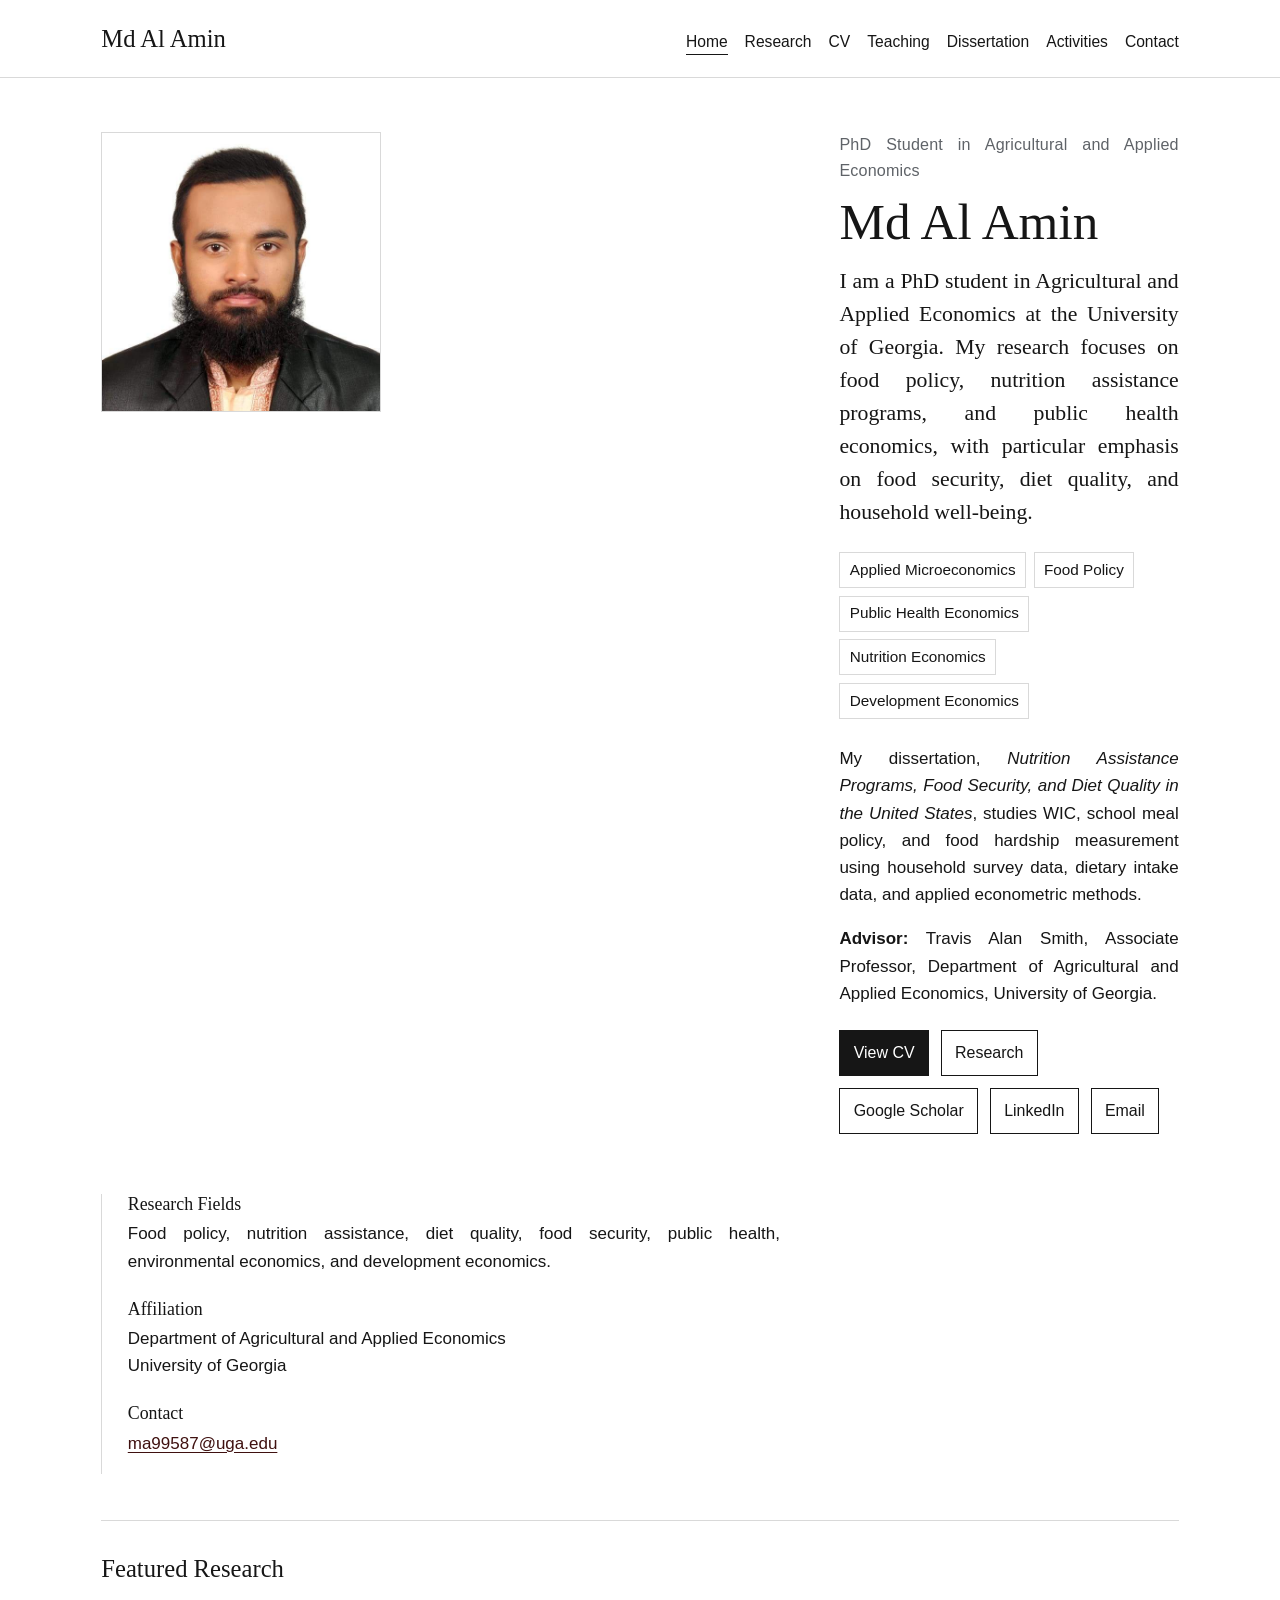
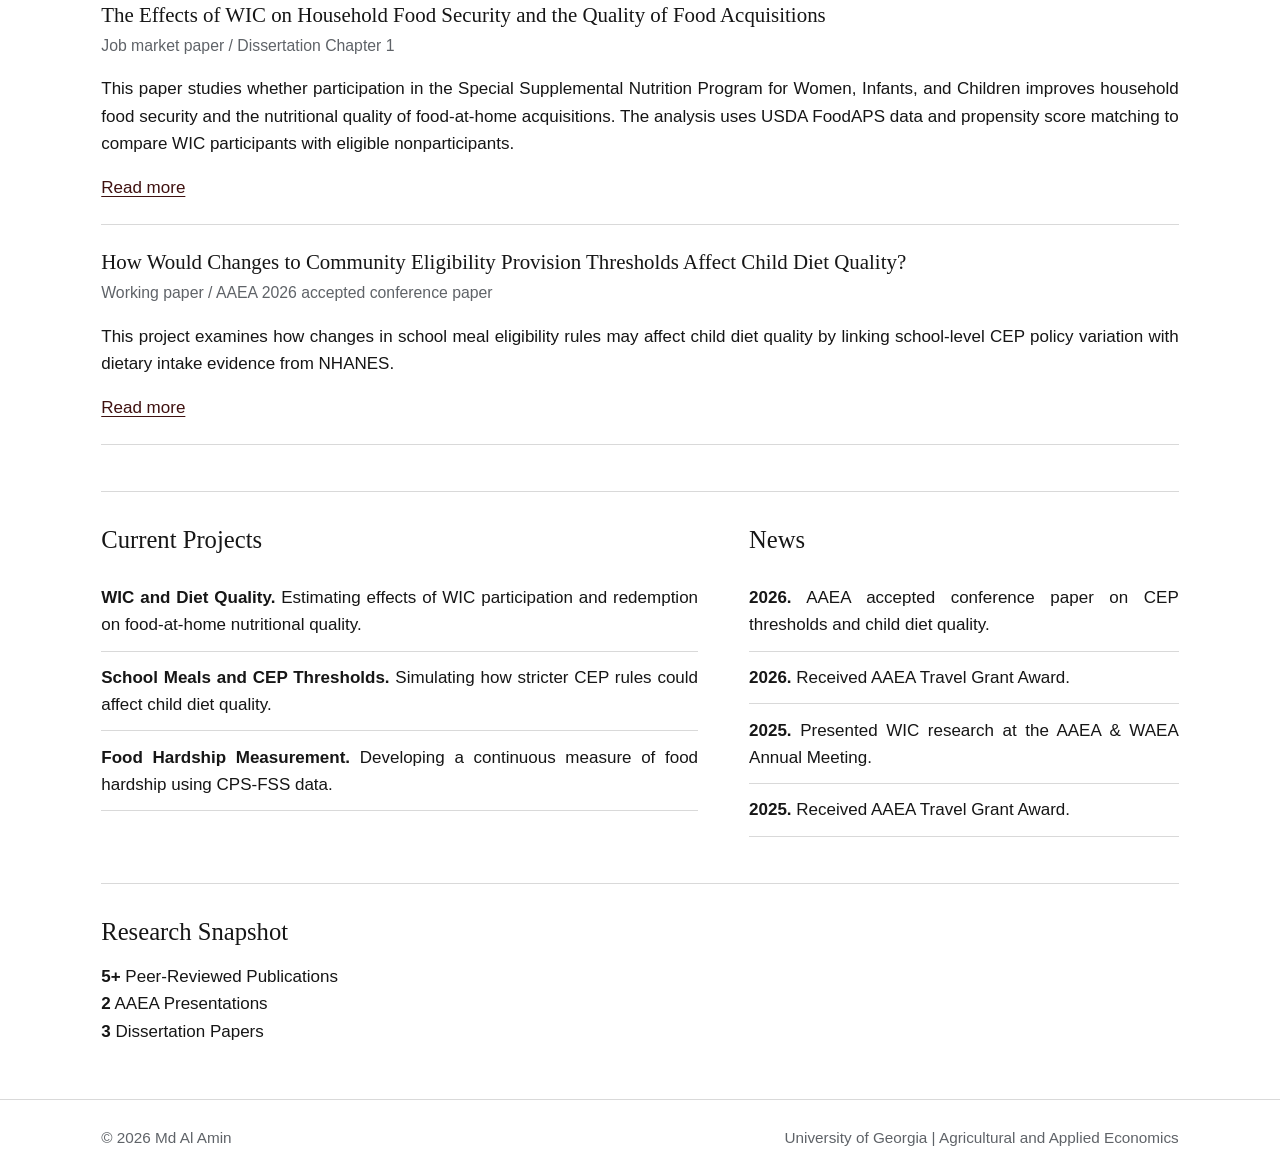
==== index.html @ a0485c1e "index.html" ====
<!doctype html>
<html lang="en">
<head>
  <meta charset="utf-8">
  <meta name="viewport" content="width=device-width, initial-scale=1">
  <title>Md Al Amin | PhD Student, Agricultural and Applied Economics | University of Georgia</title>
  <meta name="description" content="Md Al Amin is a PhD student in Agricultural and Applied Economics at the University of Georgia. His research focuses on food policy, nutrition assistance, public health economics, environmental economics, and development economics.">
  <meta name="author" content="Md Al Amin">

  <meta property="og:title" content="Md Al Amin | Applied Economist">
  <meta property="og:description" content="Research on food policy, nutrition assistance, diet quality, food security, public health, and applied microeconomics.">
  <meta property="og:type" content="website">

  <link rel="canonical" href="https://alaminhurira375-cell.github.io/">
  <link rel="stylesheet" href="styles.css">
</head>

<body>
  <header class="site-header">
    <div class="topbar">
      <a class="brand" href="index.html">Md Al Amin</a>
      <nav class="nav" aria-label="Primary navigation">
        <a href="index.html" aria-current="page">Home</a>
        <a href="research.html">Research</a>
        <a href="cv.html">CV</a>
        <a href="teaching.html">Teaching</a>
        <a href="projects.html">Dissertation</a>
        <a href="activities.html">Activities</a>
        <a href="contact.html">Contact</a>
      </nav>
    </div>
  </header>

  <main class="container">
    <section class="hero">

      <div>
  <img
    src="headshot.jpg"
    alt="Md Al Amin"
    class="profile-photo">
</div>
      <div class="hero-text">
        <p class="eyebrow">PhD Student in Agricultural and Applied Economics</p>
        <h1>Md Al Amin</h1>

       <p class="lead">
  I am a PhD student in Agricultural and Applied Economics at the University of Georgia. 
  My research focuses on food policy, nutrition assistance programs, and public health economics, 
  with particular emphasis on food security, diet quality, and household well-being.
</p>

        <ul class="interests" aria-label="Research fields">
          <li>Applied Microeconomics</li>
          <li>Food Policy</li>
          <li>Public Health Economics</li>
          <li>Nutrition Economics</li>
          <li>Development Economics</li>
        </ul>

        <p>
          My dissertation, <em>Nutrition Assistance Programs, Food Security, and Diet Quality in the United States</em>,
          studies WIC, school meal policy, and food hardship measurement using household survey data, dietary intake data,
          and applied econometric methods.
        </p>

        <p>
  <strong>Advisor:</strong> Travis Alan Smith, Associate Professor,
  Department of Agricultural and Applied Economics, University of Georgia.
</p>

        <div class="actions" aria-label="Quick links">
          <a class="button primary" href="cv.html">View CV</a>
          <a class="button" href="research.html">Research</a>
          <a class="button" href="https://scholar.google.com/citations?user=SxMycwwAAAAJ&hl=en" rel="noopener">Google Scholar</a>
          <a class="button" href="https://www.linkedin.com/in/md-al-amin-0aa59417b/" rel="noopener">LinkedIn</a>
          <a class="button" href="mailto:ma99587@uga.edu">Email</a>
        </div>
      </div>

      <aside class="profile-card" aria-label="Profile summary">
        <h2>Research Fields</h2>
        <p>Food policy, nutrition assistance, diet quality, food security, public health, environmental economics, and development economics.</p>

        <h2>Affiliation</h2>
        <p>Department of Agricultural and Applied Economics<br>University of Georgia</p>

        <h2>Contact</h2>
        <p><a href="mailto:ma99587@uga.edu">ma99587@uga.edu</a></p>
      </aside>
    </section>

    <section class="section">
      <h2>Featured Research</h2>

      <article class="paper">
        <p class="paper-title">The Effects of WIC on Household Food Security and the Quality of Food Acquisitions</p>
        <p class="meta">Job market paper / Dissertation Chapter 1</p>
        <p>
          This paper studies whether participation in the Special Supplemental Nutrition Program for Women, Infants, and Children
          improves household food security and the nutritional quality of food-at-home acquisitions. The analysis uses USDA FoodAPS data
          and propensity score matching to compare WIC participants with eligible nonparticipants.
        </p>
        <div class="paper-actions">
          <a href="research.html">Read more</a>
        </div>
      </article>

      <article class="paper">
        <p class="paper-title">How Would Changes to Community Eligibility Provision Thresholds Affect Child Diet Quality?</p>
        <p class="meta">Working paper / AAEA 2026 accepted conference paper</p>
        <p>
          This project examines how changes in school meal eligibility rules may affect child diet quality by linking school-level
          CEP policy variation with dietary intake evidence from NHANES.
        </p>
        <div class="paper-actions">
          <a href="research.html">Read more</a>
        </div>
      </article>
    </section>

    <section class="section grid-two">
      <div>
        <h2>Current Projects</h2>
        <ul class="list-plain">
          <li><strong>WIC and Diet Quality.</strong> Estimating effects of WIC participation and redemption on food-at-home nutritional quality.</li>
          <li><strong>School Meals and CEP Thresholds.</strong> Simulating how stricter CEP rules could affect child diet quality.</li>
          <li><strong>Food Hardship Measurement.</strong> Developing a continuous measure of food hardship using CPS-FSS data.</li>
        </ul>
      </div>

      <aside>
        <h2>News</h2>
        <ul class="list-plain">
          <li><strong>2026.</strong> AAEA accepted conference paper on CEP thresholds and child diet quality.</li>
          <li><strong>2026.</strong> Received AAEA Travel Grant Award.</li>
          <li><strong>2025.</strong> Presented WIC research at the AAEA &amp; WAEA Annual Meeting.</li>
          <li><strong>2025.</strong> Received AAEA Travel Grant Award.</li>
        </ul>
      </aside>
    </section>

    <section class="section">
  <h2>Research Snapshot</h2>

  <div class="metrics">
    <div class="metric">
      <strong>5+</strong>
      Peer-Reviewed Publications
    </div>

    <div class="metric">
      <strong>2</strong>
      AAEA Presentations
    </div>

    <div class="metric">
      <strong>3</strong>
      Dissertation Papers
    </div>
  </div>
</section>
    
  </main>

  <footer class="site-footer">
    <div class="footer-inner">
      <span>&copy; 2026 Md Al Amin</span>
      <span>University of Georgia | Agricultural and Applied Economics</span>
    </div>
  </footer>
</body>
</html>
---- styles.css ----
:root {
  --bg: #ffffff;
  --ink: #161616;
  --muted: #5f6368;
  --rule: #d9d9d9;
  --soft: #f7f7f5;
  --accent: #6f1d1b;
  --accent-dark: #3f1110;
  --max: 1120px;
  --serif: Georgia, "Times New Roman", Times, serif;
  --sans: Arial, Helvetica, sans-serif;
}

* {
  box-sizing: border-box;
}

html {
  color: var(--ink);
  background: var(--bg);
  font-size: 17px;
  line-height: 1.6;
  scroll-behavior: smooth;
}

body {
  margin: 0;
  color: var(--ink);
  background: var(--bg);
  font-family: var(--sans);
}

a {
  color: var(--accent-dark);
  text-decoration: underline;
  text-underline-offset: 0.16em;
}

a:hover {
  color: var(--accent);
}

a:focus,
button:focus,
summary:focus,
input:focus,
textarea:focus {
  outline: 3px solid #b7c9df;
  outline-offset: 3px;
}

p {
  margin: 0 0 1rem;
}

.site-header {
  border-bottom: 1px solid var(--rule);
  background: #fff;
}

.topbar {
  max-width: var(--max);
  margin: 0 auto;
  padding: 1.1rem 1.25rem;
  display: flex;
  align-items: baseline;
  justify-content: space-between;
  gap: 2rem;
}

.brand {
  font-family: var(--serif);
  font-size: 1.45rem;
  color: var(--ink);
  text-decoration: none;
}

.nav {
  display: flex;
  gap: 1rem;
  flex-wrap: wrap;
  justify-content: flex-end;
  font-size: 0.92rem;
}

.nav a {
  color: var(--ink);
  text-decoration: none;
  border-bottom: 1px solid transparent;
}

.nav a[aria-current="page"],
.nav a:hover {
  border-bottom-color: var(--ink);
}

.container {
  max-width: var(--max);
  margin: 0 auto;
  padding: 3.2rem 1.25rem;
}

.hero {
  display: grid;
  grid-template-columns: 1.5fr 0.75fr;
  gap: 3.5rem;
  align-items: start;
}

.eyebrow {
  margin: 0 0 0.45rem;
  color: var(--muted);
  font-size: 0.95rem;
  letter-spacing: 0.01em;
}

h1,
h2,
h3 {
  font-family: var(--serif);
  font-weight: 400;
  line-height: 1.16;
  color: var(--ink);
}

h1 {
  font-size: clamp(2.35rem, 4vw, 3.75rem);
  margin: 0 0 0.8rem;
}

h2 {
  font-size: 1.45rem;
  margin: 0 0 1rem;
}

.profile-card h2 {
  font-size: 1.05rem;
  margin-top: 1.4rem;
  margin-bottom: 0.35rem;
}

.profile-card h2:first-child {
  margin-top: 0;
}

.lead {
  font-family: var(--serif);
  font-size: 1.28rem;
  line-height: 1.52;
  max-width: 780px;
}

.interests {
  display: flex;
  flex-wrap: wrap;
  gap: 0.45rem;
  margin: 1.35rem 0 1.55rem;
  padding: 0;
  list-style: none;
}

.interests li {
  border: 1px solid var(--rule);
  padding: 0.28rem 0.55rem;
  font-size: 0.9rem;
  background: #fff;
}

.actions {
  display: flex;
  flex-wrap: wrap;
  gap: 0.7rem;
  margin-top: 1.35rem;
}

.button {
  display: inline-block;
  border: 1px solid var(--ink);
  color: var(--ink);
  background: #fff;
  text-decoration: none;
  padding: 0.55rem 0.78rem;
  font-size: 0.94rem;
}

.button.primary {
  background: var(--ink);
  color: #fff;
}

.button:hover {
  background: var(--soft);
  color: var(--ink);
}

.button.primary:hover {
  background: var(--accent-dark);
  color: #fff;
}

.profile-card {
  border-left: 1px solid var(--rule);
  padding-left: 1.5rem;
  color: var(--ink);
}

.section {
  border-top: 1px solid var(--rule);
  padding-top: 2rem;
  margin-top: 2.7rem;
}

.grid-two {
  display: grid;
  grid-template-columns: 1.25fr 0.9fr;
  gap: 3rem;
}

.list-plain {
  margin: 0;
  padding: 0;
  list-style: none;
}

.list-plain li {
  padding: 0.72rem 0;
  border-bottom: 1px solid var(--rule);
}

.meta {
  color: var(--muted);
  font-size: 0.93rem;
}

.paper,
.project,
.cv-entry {
  padding: 1.35rem 0;
  border-bottom: 1px solid var(--rule);
}

.paper:first-of-type,
.project:first-of-type,
.cv-entry:first-of-type {
  padding-top: 0;
}

.paper-title {
  font-family: var(--serif);
  font-size: 1.23rem;
  line-height: 1.35;
  margin: 0 0 0.25rem;
}

.paper-actions {
  display: flex;
  flex-wrap: wrap;
  gap: 0.7rem;
  margin-top: 0.85rem;
  align-items: center;
}

.site-footer {
  border-top: 1px solid var(--rule);
  color: var(--muted);
  font-size: 0.9rem;
}

.footer-inner {
  max-width: var(--max);
  margin: 0 auto;
  padding: 1.5rem 1.25rem;
  display: flex;
  justify-content: space-between;
  gap: 1rem;
  flex-wrap: wrap;
}

p,
li,
.citation,
details p {
  text-align: justify;
  text-justify: inter-word;
}

.profile-photo {
  width: 100%;
  max-width: 280px;
  border: 1px solid var(--rule);
  display: block;
}

@media (max-width: 820px) {
  html {
    font-size: 16px;
  .profile-photo {
  margin-bottom: 1.5rem;
}}

  .topbar,
  .hero,
  .grid-two {
    display: block;
  }

  .brand {
    display: inline-block;
    margin-bottom: 0.75rem;
  }

  .nav {
    justify-content: flex-start;
    gap: 0.75rem;
  }

  .profile-card {
    border-left: 0;
    border-top: 1px solid var(--rule);
    padding-left: 0;
    padding-top: 1.5rem;
    margin-top: 2rem;
  }
}

@media print {
  .site-header,
  .site-footer,
  .actions,
  .button {
    display: none;
  }

  .container {
    padding: 0;
  }
}
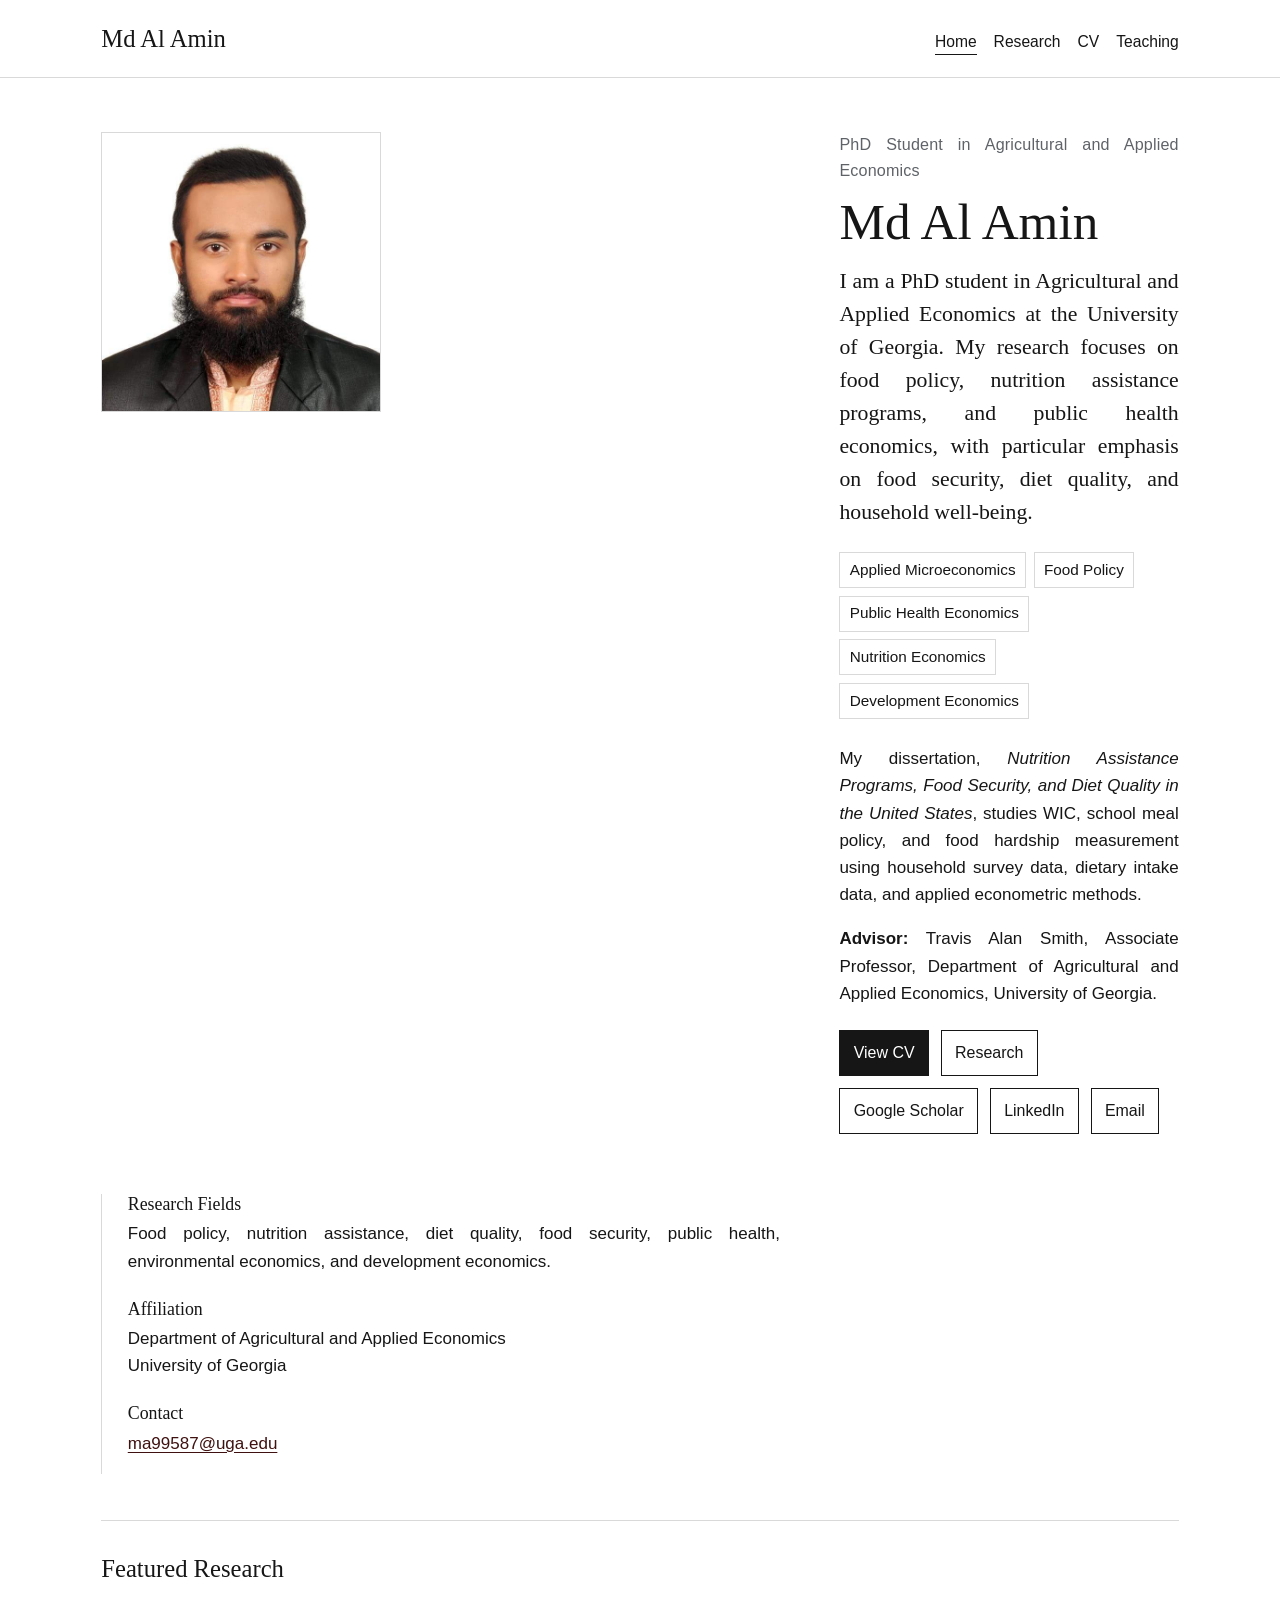
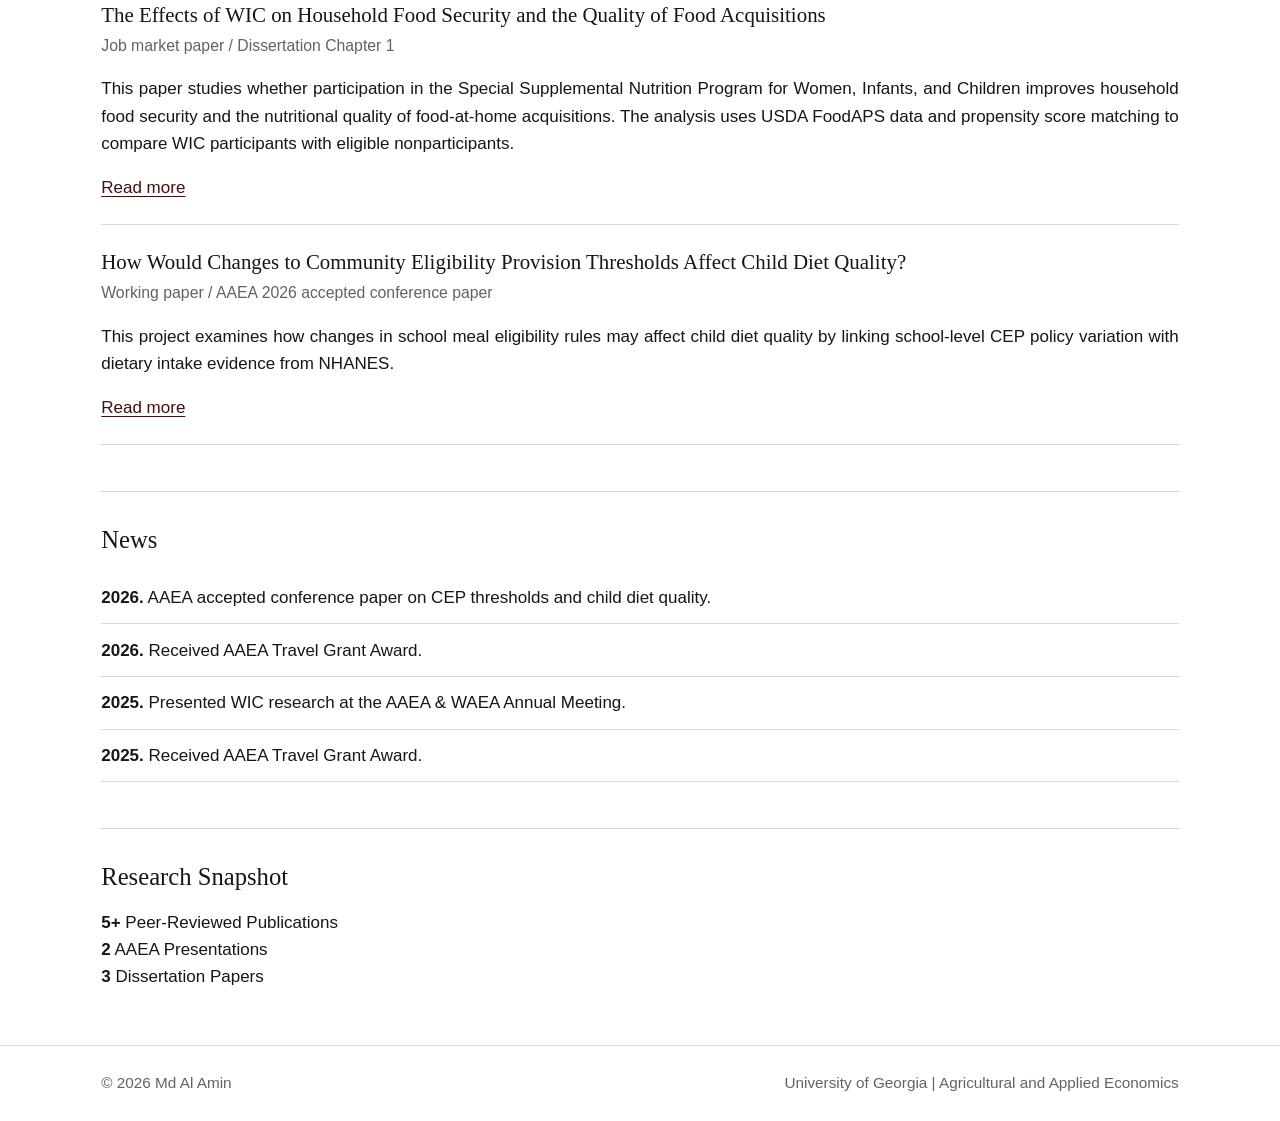
==== commit d0e5654b: "index.html" ====
--- a/index.html
+++ b/index.html
@@ -24,9 +24,6 @@
         <a href="research.html">Research</a>
         <a href="cv.html">CV</a>
         <a href="teaching.html">Teaching</a>
-        <a href="projects.html">Dissertation</a>
-        <a href="activities.html">Activities</a>
-        <a href="contact.html">Contact</a>
       </nav>
     </div>
   </header>
@@ -119,26 +116,16 @@
       </article>
     </section>
 
-    <section class="section grid-two">
-      <div>
-        <h2>Current Projects</h2>
-        <ul class="list-plain">
-          <li><strong>WIC and Diet Quality.</strong> Estimating effects of WIC participation and redemption on food-at-home nutritional quality.</li>
-          <li><strong>School Meals and CEP Thresholds.</strong> Simulating how stricter CEP rules could affect child diet quality.</li>
-          <li><strong>Food Hardship Measurement.</strong> Developing a continuous measure of food hardship using CPS-FSS data.</li>
-        </ul>
-      </div>
+    <section class="section">
+  <h2>News</h2>
 
-      <aside>
-        <h2>News</h2>
-        <ul class="list-plain">
-          <li><strong>2026.</strong> AAEA accepted conference paper on CEP thresholds and child diet quality.</li>
-          <li><strong>2026.</strong> Received AAEA Travel Grant Award.</li>
-          <li><strong>2025.</strong> Presented WIC research at the AAEA &amp; WAEA Annual Meeting.</li>
-          <li><strong>2025.</strong> Received AAEA Travel Grant Award.</li>
-        </ul>
-      </aside>
-    </section>
+  <ul class="list-plain">
+    <li><strong>2026.</strong> AAEA accepted conference paper on CEP thresholds and child diet quality.</li>
+    <li><strong>2026.</strong> Received AAEA Travel Grant Award.</li>
+    <li><strong>2025.</strong> Presented WIC research at the AAEA &amp; WAEA Annual Meeting.</li>
+    <li><strong>2025.</strong> Received AAEA Travel Grant Award.</li>
+  </ul>
+</section>
 
     <section class="section">
   <h2>Research Snapshot</h2>
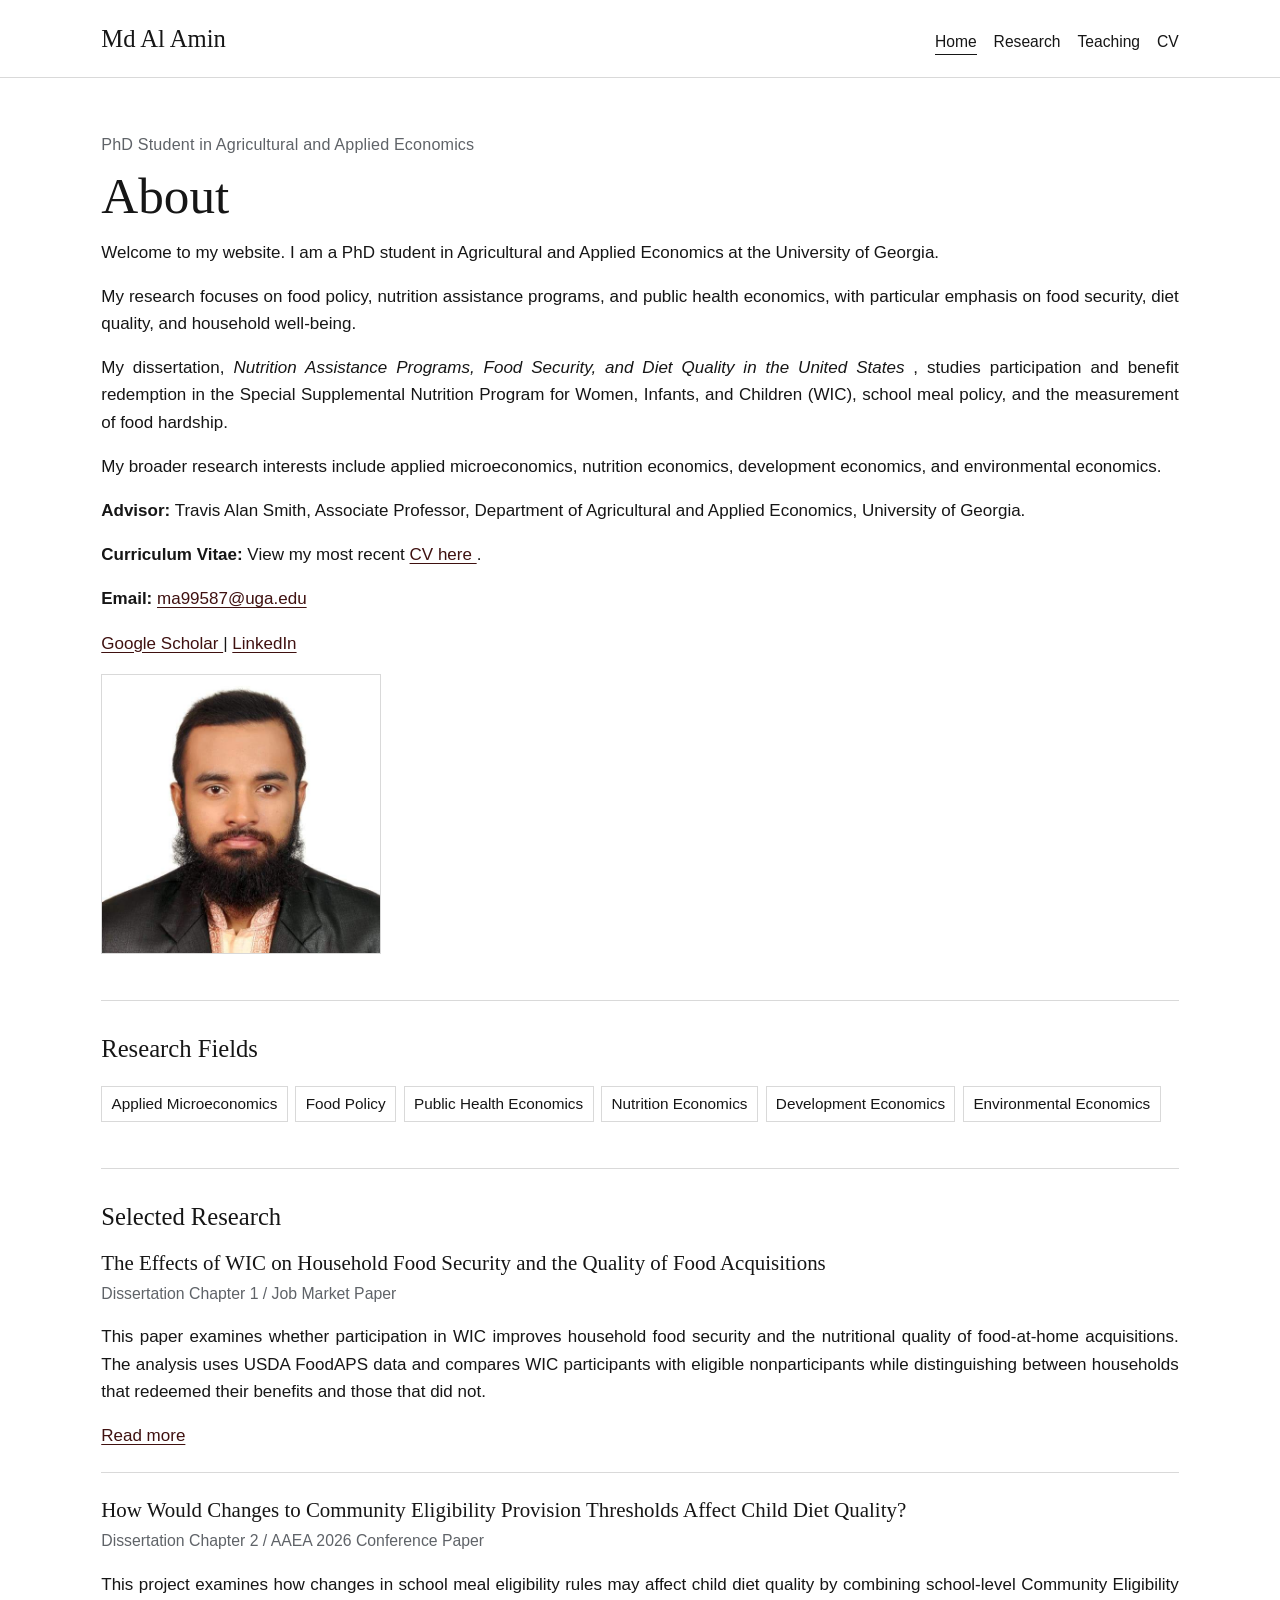
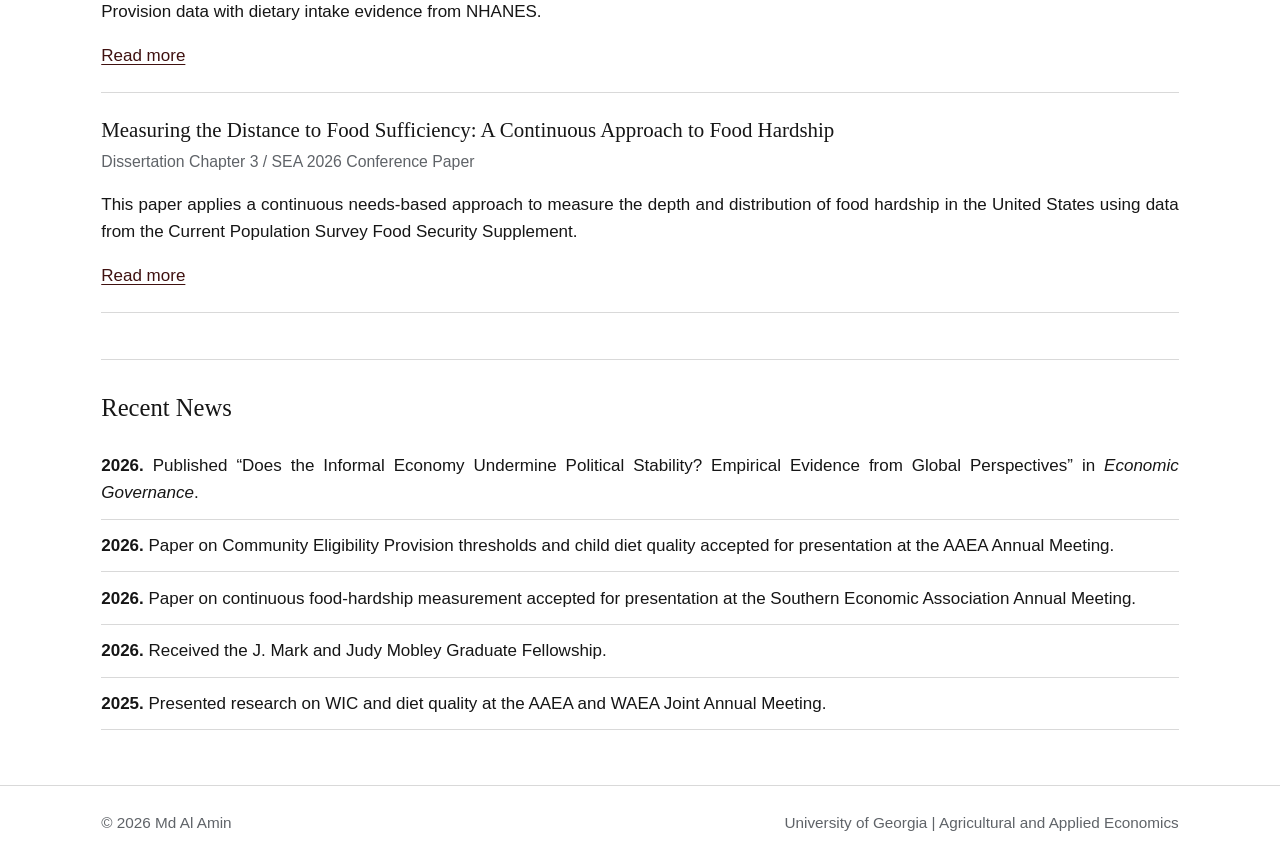
==== commit 016fb5b1: "index.html" ====
--- a/index.html
+++ b/index.html
@@ -1,160 +1,304 @@
 <!doctype html>
 <html lang="en">
+
 <head>
   <meta charset="utf-8">
   <meta name="viewport" content="width=device-width, initial-scale=1">
-  <title>Md Al Amin | PhD Student, Agricultural and Applied Economics | University of Georgia</title>
-  <meta name="description" content="Md Al Amin is a PhD student in Agricultural and Applied Economics at the University of Georgia. His research focuses on food policy, nutrition assistance, public health economics, environmental economics, and development economics.">
+
+  <title>
+    Md Al Amin | PhD Student in Agricultural and Applied Economics
+  </title>
+
+  <meta
+    name="description"
+    content="Md Al Amin is a PhD student in Agricultural and Applied Economics at the University of Georgia. His research focuses on food policy, nutrition assistance, food security, diet quality, and public health economics."
+  >
+
   <meta name="author" content="Md Al Amin">
 
   <meta property="og:title" content="Md Al Amin | Applied Economist">
-  <meta property="og:description" content="Research on food policy, nutrition assistance, diet quality, food security, public health, and applied microeconomics.">
+
+  <meta
+    property="og:description"
+    content="Research on food policy, nutrition assistance, diet quality, food security, public health, and applied microeconomics."
+  >
+
   <meta property="og:type" content="website">
 
-  <link rel="canonical" href="https://alaminhurira375-cell.github.io/">
+  <link
+    rel="canonical"
+    href="https://alaminhurira375-cell.github.io/"
+  >
+
   <link rel="stylesheet" href="styles.css">
 </head>
 
 <body>
+
   <header class="site-header">
     <div class="topbar">
-      <a class="brand" href="index.html">Md Al Amin</a>
+
+      <a class="brand" href="index.html">
+        Md Al Amin
+      </a>
+
       <nav class="nav" aria-label="Primary navigation">
         <a href="index.html" aria-current="page">Home</a>
         <a href="research.html">Research</a>
+        <a href="teaching.html">Teaching</a>
         <a href="cv.html">CV</a>
-        <a href="teaching.html">Teaching</a>
       </nav>
+
     </div>
   </header>
 
   <main class="container">
-    <section class="hero">
-
-      <div>
-  <img
-    src="headshot.jpg"
-    alt="Md Al Amin"
-    class="profile-photo">
-</div>
-      <div class="hero-text">
-        <p class="eyebrow">PhD Student in Agricultural and Applied Economics</p>
-        <h1>Md Al Amin</h1>
-
-       <p class="lead">
-  I am a PhD student in Agricultural and Applied Economics at the University of Georgia. 
-  My research focuses on food policy, nutrition assistance programs, and public health economics, 
-  with particular emphasis on food security, diet quality, and household well-being.
-</p>
-
-        <ul class="interests" aria-label="Research fields">
-          <li>Applied Microeconomics</li>
-          <li>Food Policy</li>
-          <li>Public Health Economics</li>
-          <li>Nutrition Economics</li>
-          <li>Development Economics</li>
-        </ul>
-
-        <p>
-          My dissertation, <em>Nutrition Assistance Programs, Food Security, and Diet Quality in the United States</em>,
-          studies WIC, school meal policy, and food hardship measurement using household survey data, dietary intake data,
-          and applied econometric methods.
-        </p>
-
-        <p>
-  <strong>Advisor:</strong> Travis Alan Smith, Associate Professor,
-  Department of Agricultural and Applied Economics, University of Georgia.
-</p>
-
-        <div class="actions" aria-label="Quick links">
-          <a class="button primary" href="cv.html">View CV</a>
-          <a class="button" href="research.html">Research</a>
-          <a class="button" href="https://scholar.google.com/citations?user=SxMycwwAAAAJ&hl=en" rel="noopener">Google Scholar</a>
-          <a class="button" href="https://www.linkedin.com/in/md-al-amin-0aa59417b/" rel="noopener">LinkedIn</a>
-          <a class="button" href="mailto:ma99587@uga.edu">Email</a>
+
+    <section class="about-layout">
+
+      <div class="about-content">
+
+        <p class="eyebrow">
+          PhD Student in Agricultural and Applied Economics
+        </p>
+
+        <h1>About</h1>
+
+        <p>
+          Welcome to my website. I am a PhD student in Agricultural and
+          Applied Economics at the University of Georgia.
+        </p>
+
+        <p>
+          My research focuses on food policy, nutrition assistance programs,
+          and public health economics, with particular emphasis on food
+          security, diet quality, and household well-being.
+        </p>
+
+        <p>
+          My dissertation,
+          <em>
+            Nutrition Assistance Programs, Food Security, and Diet Quality
+            in the United States
+          </em>,
+          studies participation and benefit redemption in the Special
+          Supplemental Nutrition Program for Women, Infants, and Children
+          (WIC), school meal policy, and the measurement of food hardship.
+        </p>
+
+        <p>
+          My broader research interests include applied microeconomics,
+          nutrition economics, development economics, and environmental
+          economics.
+        </p>
+
+        <p>
+          <strong>Advisor:</strong>
+          Travis Alan Smith, Associate Professor, Department of Agricultural
+          and Applied Economics, University of Georgia.
+        </p>
+
+        <p>
+          <strong>Curriculum Vitae:</strong>
+          View my most recent
+          <a href="cv.pdf" target="_blank" rel="noopener noreferrer">
+            CV here
+          </a>.
+        </p>
+
+        <p>
+          <strong>Email:</strong>
+          <a href="mailto:ma99587@uga.edu">
+            ma99587@uga.edu
+          </a>
+        </p>
+
+        <p class="external-links">
+          <a
+            href="https://scholar.google.com/citations?user=SxMycwwAAAAJ&hl=en"
+            target="_blank"
+            rel="noopener noreferrer"
+          >
+            Google Scholar
+          </a>
+
+          <span aria-hidden="true"> | </span>
+
+          <a
+            href="https://www.linkedin.com/in/md-al-amin-0aa59417b/"
+            target="_blank"
+            rel="noopener noreferrer"
+          >
+            LinkedIn
+          </a>
+        </p>
+
+      </div>
+
+      <aside class="about-photo" aria-label="Profile photograph">
+        <img
+          src="headshot.jpg"
+          alt="Portrait of Md Al Amin"
+          class="profile-photo"
+        >
+      </aside>
+
+    </section>
+
+    <section class="section">
+
+      <h2>Research Fields</h2>
+
+      <ul class="interests" aria-label="Research fields">
+        <li>Applied Microeconomics</li>
+        <li>Food Policy</li>
+        <li>Public Health Economics</li>
+        <li>Nutrition Economics</li>
+        <li>Development Economics</li>
+        <li>Environmental Economics</li>
+      </ul>
+
+    </section>
+
+    <section class="section">
+
+      <h2>Selected Research</h2>
+
+      <article class="paper">
+
+        <p class="paper-title">
+          The Effects of WIC on Household Food Security and the Quality of
+          Food Acquisitions
+        </p>
+
+        <p class="meta">
+          Dissertation Chapter 1 / Job Market Paper
+        </p>
+
+        <p>
+          This paper examines whether participation in WIC improves household
+          food security and the nutritional quality of food-at-home
+          acquisitions. The analysis uses USDA FoodAPS data and compares WIC
+          participants with eligible nonparticipants while distinguishing
+          between households that redeemed their benefits and those that did
+          not.
+        </p>
+
+        <div class="paper-actions">
+          <a href="research.html">
+            Read more
+          </a>
         </div>
-      </div>
-
-      <aside class="profile-card" aria-label="Profile summary">
-        <h2>Research Fields</h2>
-        <p>Food policy, nutrition assistance, diet quality, food security, public health, environmental economics, and development economics.</p>
-
-        <h2>Affiliation</h2>
-        <p>Department of Agricultural and Applied Economics<br>University of Georgia</p>
-
-        <h2>Contact</h2>
-        <p><a href="mailto:ma99587@uga.edu">ma99587@uga.edu</a></p>
-      </aside>
+
+      </article>
+
+      <article class="paper">
+
+        <p class="paper-title">
+          How Would Changes to Community Eligibility Provision Thresholds
+          Affect Child Diet Quality?
+        </p>
+
+        <p class="meta">
+          Dissertation Chapter 2 / AAEA 2026 Conference Paper
+        </p>
+
+        <p>
+          This project examines how changes in school meal eligibility rules
+          may affect child diet quality by combining school-level Community
+          Eligibility Provision data with dietary intake evidence from
+          NHANES.
+        </p>
+
+        <div class="paper-actions">
+          <a href="research.html">
+            Read more
+          </a>
+        </div>
+
+      </article>
+
+      <article class="paper">
+
+        <p class="paper-title">
+          Measuring the Distance to Food Sufficiency: A Continuous Approach
+          to Food Hardship
+        </p>
+
+        <p class="meta">
+          Dissertation Chapter 3 / SEA 2026 Conference Paper
+        </p>
+
+        <p>
+          This paper applies a continuous needs-based approach to measure the
+          depth and distribution of food hardship in the United States using
+          data from the Current Population Survey Food Security Supplement.
+        </p>
+
+        <div class="paper-actions">
+          <a href="research.html">
+            Read more
+          </a>
+        </div>
+
+      </article>
+
     </section>
 
     <section class="section">
-      <h2>Featured Research</h2>
-
-      <article class="paper">
-        <p class="paper-title">The Effects of WIC on Household Food Security and the Quality of Food Acquisitions</p>
-        <p class="meta">Job market paper / Dissertation Chapter 1</p>
-        <p>
-          This paper studies whether participation in the Special Supplemental Nutrition Program for Women, Infants, and Children
-          improves household food security and the nutritional quality of food-at-home acquisitions. The analysis uses USDA FoodAPS data
-          and propensity score matching to compare WIC participants with eligible nonparticipants.
-        </p>
-        <div class="paper-actions">
-          <a href="research.html">Read more</a>
-        </div>
-      </article>
-
-      <article class="paper">
-        <p class="paper-title">How Would Changes to Community Eligibility Provision Thresholds Affect Child Diet Quality?</p>
-        <p class="meta">Working paper / AAEA 2026 accepted conference paper</p>
-        <p>
-          This project examines how changes in school meal eligibility rules may affect child diet quality by linking school-level
-          CEP policy variation with dietary intake evidence from NHANES.
-        </p>
-        <div class="paper-actions">
-          <a href="research.html">Read more</a>
-        </div>
-      </article>
+
+      <h2>Recent News</h2>
+
+      <ul class="list-plain">
+
+        <li>
+          <strong>2026.</strong>
+          Published “Does the Informal Economy Undermine Political Stability?
+          Empirical Evidence from Global Perspectives” in
+          <em>Economic Governance</em>.
+        </li>
+
+        <li>
+          <strong>2026.</strong>
+          Paper on Community Eligibility Provision thresholds and child diet
+          quality accepted for presentation at the AAEA Annual Meeting.
+        </li>
+
+        <li>
+          <strong>2026.</strong>
+          Paper on continuous food-hardship measurement accepted for
+          presentation at the Southern Economic Association Annual Meeting.
+        </li>
+
+        <li>
+          <strong>2026.</strong>
+          Received the J. Mark and Judy Mobley Graduate Fellowship.
+        </li>
+
+        <li>
+          <strong>2025.</strong>
+          Presented research on WIC and diet quality at the AAEA and WAEA
+          Joint Annual Meeting.
+        </li>
+
+      </ul>
+
     </section>
 
-    <section class="section">
-  <h2>News</h2>
-
-  <ul class="list-plain">
-    <li><strong>2026.</strong> AAEA accepted conference paper on CEP thresholds and child diet quality.</li>
-    <li><strong>2026.</strong> Received AAEA Travel Grant Award.</li>
-    <li><strong>2025.</strong> Presented WIC research at the AAEA &amp; WAEA Annual Meeting.</li>
-    <li><strong>2025.</strong> Received AAEA Travel Grant Award.</li>
-  </ul>
-</section>
-
-    <section class="section">
-  <h2>Research Snapshot</h2>
-
-  <div class="metrics">
-    <div class="metric">
-      <strong>5+</strong>
-      Peer-Reviewed Publications
-    </div>
-
-    <div class="metric">
-      <strong>2</strong>
-      AAEA Presentations
-    </div>
-
-    <div class="metric">
-      <strong>3</strong>
-      Dissertation Papers
-    </div>
-  </div>
-</section>
-    
   </main>
 
   <footer class="site-footer">
+
     <div class="footer-inner">
       <span>&copy; 2026 Md Al Amin</span>
-      <span>University of Georgia | Agricultural and Applied Economics</span>
+
+      <span>
+        University of Georgia | Agricultural and Applied Economics
+      </span>
     </div>
+
   </footer>
+
 </body>
+
 </html>
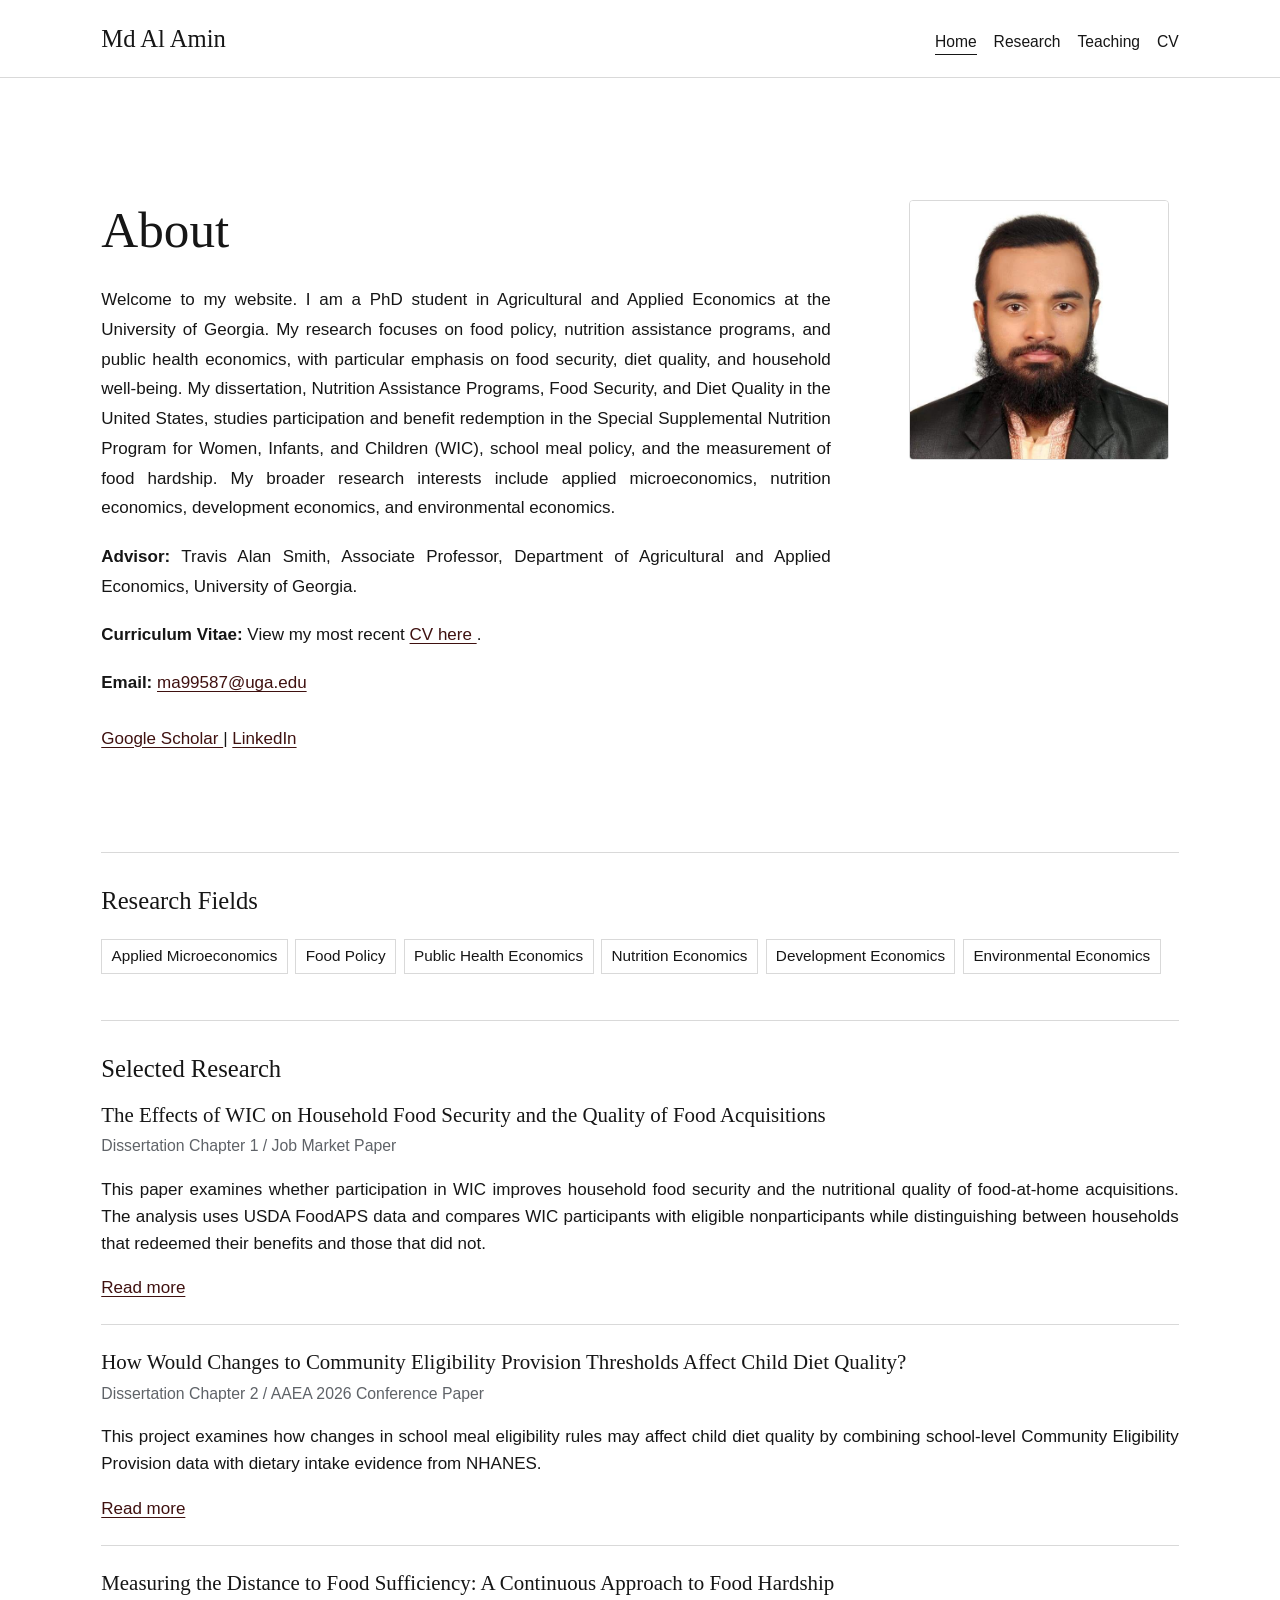
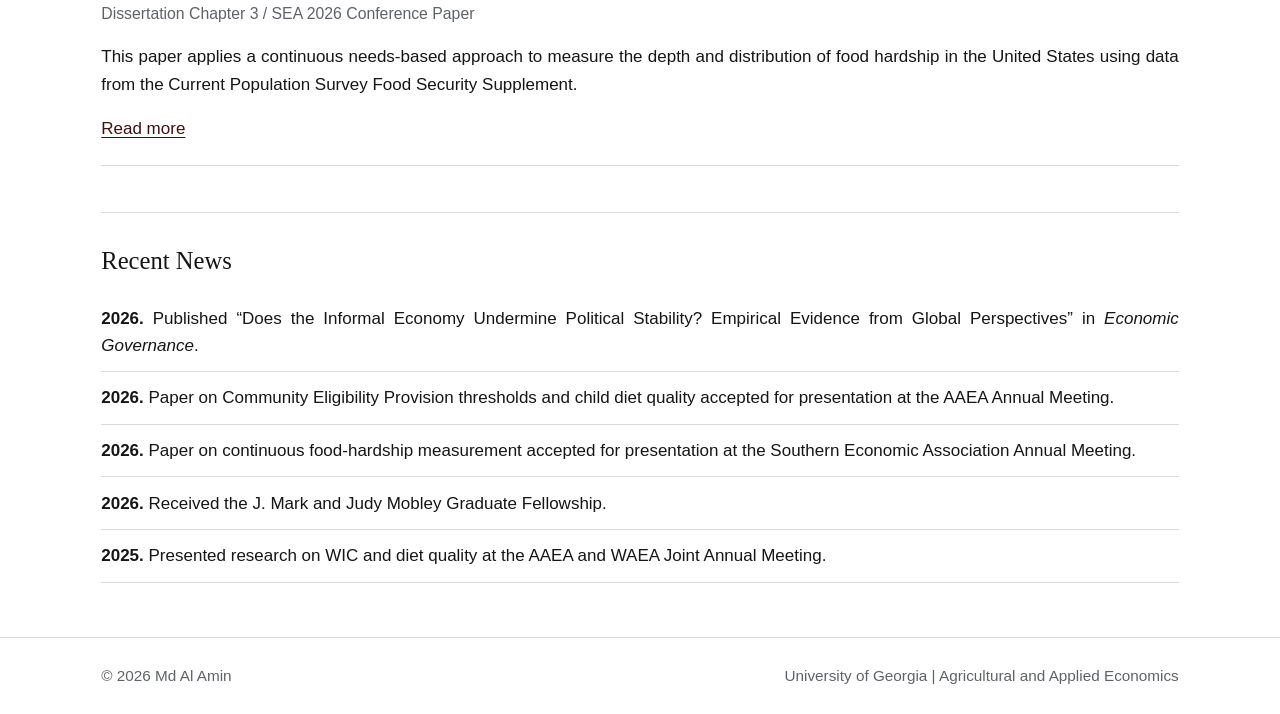
==== commit d63c6015: "index.html" ====
--- a/index.html
+++ b/index.html
@@ -58,39 +58,21 @@
 
       <div class="about-content">
 
-        <p class="eyebrow">
-          PhD Student in Agricultural and Applied Economics
-        </p>
-
         <h1>About</h1>
 
         <p>
           Welcome to my website. I am a PhD student in Agricultural and
-          Applied Economics at the University of Georgia.
-        </p>
-
-        <p>
-          My research focuses on food policy, nutrition assistance programs,
+          Applied Economics at the University of Georgia. My research focuses on food policy, nutrition assistance programs,
           and public health economics, with particular emphasis on food
-          security, diet quality, and household well-being.
-        </p>
-
-        <p>
-          My dissertation,
-          <em>
+          security, diet quality, and household well-being. My dissertation,
             Nutrition Assistance Programs, Food Security, and Diet Quality
-            in the United States
-          </em>,
-          studies participation and benefit redemption in the Special
+            in the United States, studies participation and benefit redemption in the Special
           Supplemental Nutrition Program for Women, Infants, and Children
-          (WIC), school meal policy, and the measurement of food hardship.
-        </p>
-
-        <p>
-          My broader research interests include applied microeconomics,
+          (WIC), school meal policy, and the measurement of food hardship. My broader research interests include applied microeconomics,
           nutrition economics, development economics, and environmental
           economics.
         </p>
+
 
         <p>
           <strong>Advisor:</strong>
--- a/styles.css
+++ b/styles.css
@@ -335,3 +335,60 @@
     padding: 0;
   }
 }
+
+
+.about-layout {
+  display: grid;
+  grid-template-columns: minmax(0, 1fr) 280px;
+  gap: 4rem;
+  align-items: start;
+  padding: 4rem 0 2rem;
+}
+
+.about-content {
+  max-width: 760px;
+}
+
+.about-content h1 {
+  margin-top: 0;
+  margin-bottom: 1.5rem;
+}
+
+.about-content p {
+  margin-bottom: 1.1rem;
+  line-height: 1.75;
+}
+
+.about-photo {
+  display: flex;
+  justify-content: center;
+}
+
+.about-photo .profile-photo {
+  width: 100%;
+  max-width: 260px;
+  height: auto;
+  object-fit: cover;
+  border-radius: 4px;
+}
+
+.external-links {
+  margin-top: 1.5rem;
+}
+
+@media (max-width: 760px) {
+  .about-layout {
+    grid-template-columns: 1fr;
+    gap: 2rem;
+    padding-top: 2.5rem;
+  }
+
+  .about-photo {
+    order: -1;
+    justify-content: flex-start;
+  }
+
+  .about-photo .profile-photo {
+    max-width: 220px;
+  }
+}
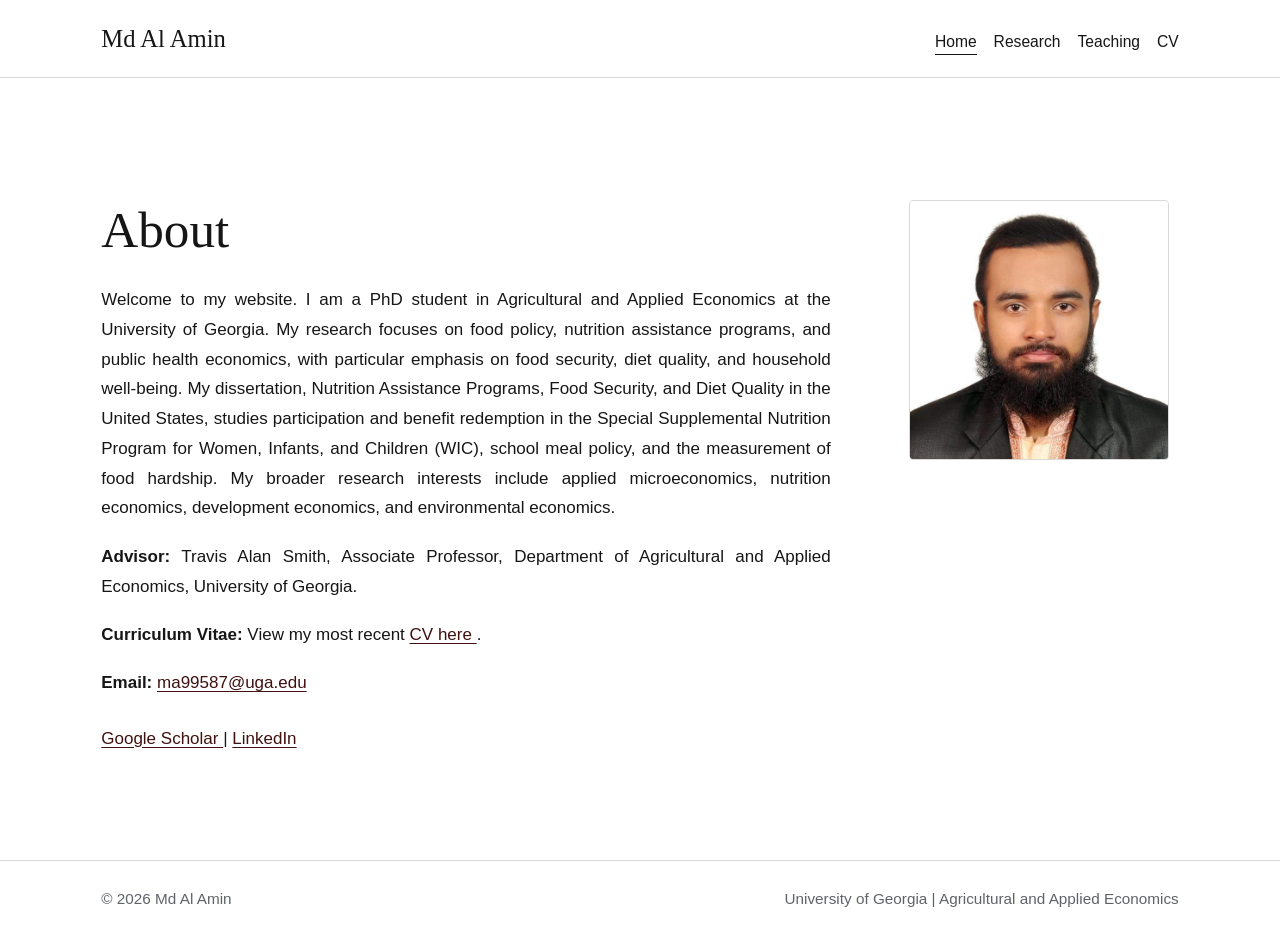
==== commit c817f99d: "index.html" ====
--- a/index.html
+++ b/index.html
@@ -127,145 +127,7 @@
 
     </section>
 
-    <section class="section">
-
-      <h2>Research Fields</h2>
-
-      <ul class="interests" aria-label="Research fields">
-        <li>Applied Microeconomics</li>
-        <li>Food Policy</li>
-        <li>Public Health Economics</li>
-        <li>Nutrition Economics</li>
-        <li>Development Economics</li>
-        <li>Environmental Economics</li>
-      </ul>
-
-    </section>
-
-    <section class="section">
-
-      <h2>Selected Research</h2>
-
-      <article class="paper">
-
-        <p class="paper-title">
-          The Effects of WIC on Household Food Security and the Quality of
-          Food Acquisitions
-        </p>
-
-        <p class="meta">
-          Dissertation Chapter 1 / Job Market Paper
-        </p>
-
-        <p>
-          This paper examines whether participation in WIC improves household
-          food security and the nutritional quality of food-at-home
-          acquisitions. The analysis uses USDA FoodAPS data and compares WIC
-          participants with eligible nonparticipants while distinguishing
-          between households that redeemed their benefits and those that did
-          not.
-        </p>
-
-        <div class="paper-actions">
-          <a href="research.html">
-            Read more
-          </a>
-        </div>
-
-      </article>
-
-      <article class="paper">
-
-        <p class="paper-title">
-          How Would Changes to Community Eligibility Provision Thresholds
-          Affect Child Diet Quality?
-        </p>
-
-        <p class="meta">
-          Dissertation Chapter 2 / AAEA 2026 Conference Paper
-        </p>
-
-        <p>
-          This project examines how changes in school meal eligibility rules
-          may affect child diet quality by combining school-level Community
-          Eligibility Provision data with dietary intake evidence from
-          NHANES.
-        </p>
-
-        <div class="paper-actions">
-          <a href="research.html">
-            Read more
-          </a>
-        </div>
-
-      </article>
-
-      <article class="paper">
-
-        <p class="paper-title">
-          Measuring the Distance to Food Sufficiency: A Continuous Approach
-          to Food Hardship
-        </p>
-
-        <p class="meta">
-          Dissertation Chapter 3 / SEA 2026 Conference Paper
-        </p>
-
-        <p>
-          This paper applies a continuous needs-based approach to measure the
-          depth and distribution of food hardship in the United States using
-          data from the Current Population Survey Food Security Supplement.
-        </p>
-
-        <div class="paper-actions">
-          <a href="research.html">
-            Read more
-          </a>
-        </div>
-
-      </article>
-
-    </section>
-
-    <section class="section">
-
-      <h2>Recent News</h2>
-
-      <ul class="list-plain">
-
-        <li>
-          <strong>2026.</strong>
-          Published “Does the Informal Economy Undermine Political Stability?
-          Empirical Evidence from Global Perspectives” in
-          <em>Economic Governance</em>.
-        </li>
-
-        <li>
-          <strong>2026.</strong>
-          Paper on Community Eligibility Provision thresholds and child diet
-          quality accepted for presentation at the AAEA Annual Meeting.
-        </li>
-
-        <li>
-          <strong>2026.</strong>
-          Paper on continuous food-hardship measurement accepted for
-          presentation at the Southern Economic Association Annual Meeting.
-        </li>
-
-        <li>
-          <strong>2026.</strong>
-          Received the J. Mark and Judy Mobley Graduate Fellowship.
-        </li>
-
-        <li>
-          <strong>2025.</strong>
-          Presented research on WIC and diet quality at the AAEA and WAEA
-          Joint Annual Meeting.
-        </li>
-
-      </ul>
-
-    </section>
+    
 
   </main>
 
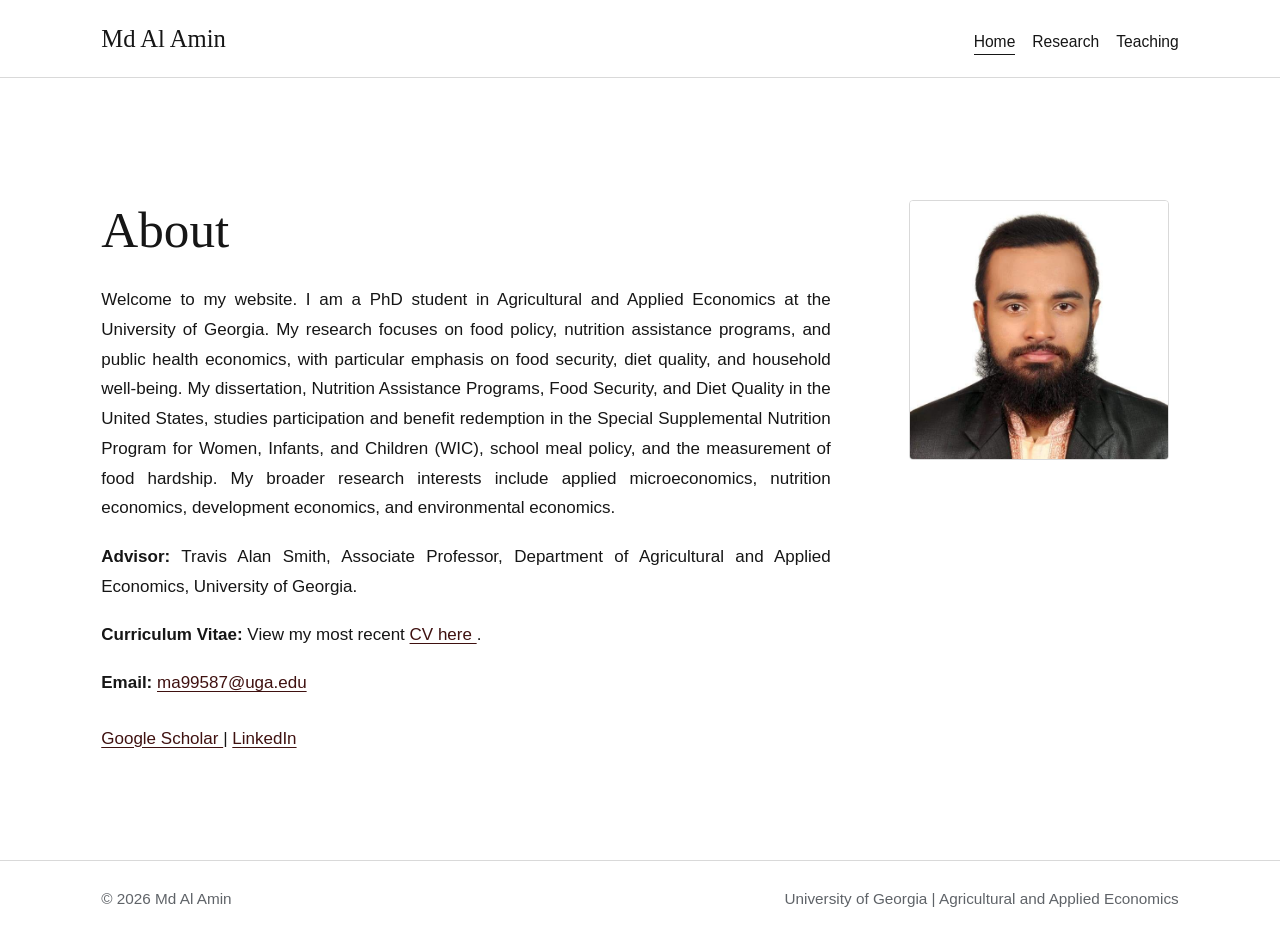
==== commit 85f61f7b: "index.html" ====
--- a/index.html
+++ b/index.html
@@ -46,7 +46,6 @@
         <a href="index.html" aria-current="page">Home</a>
         <a href="research.html">Research</a>
         <a href="teaching.html">Teaching</a>
-        <a href="cv.html">CV</a>
       </nav>
 
     </div>
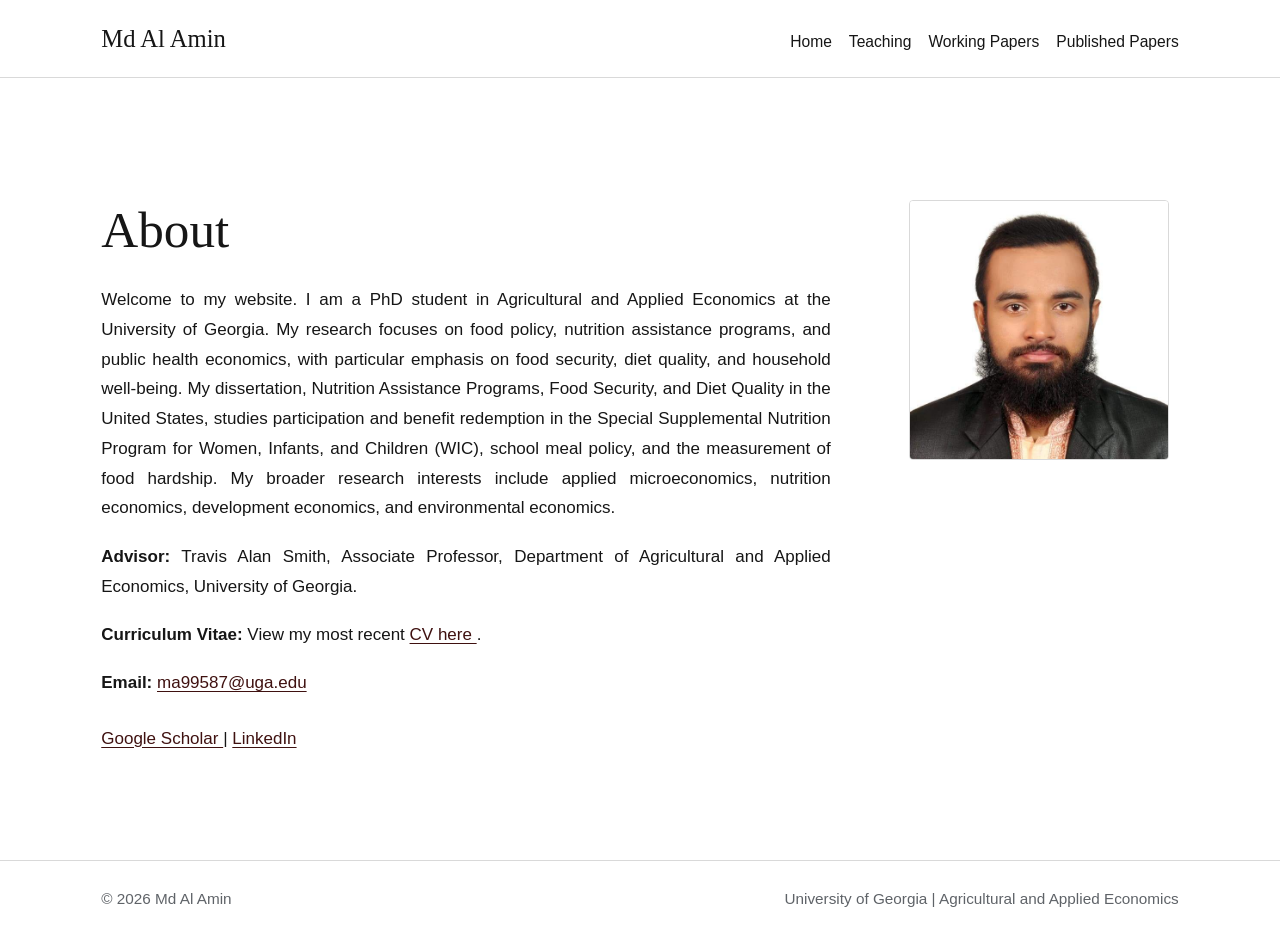
==== commit d350e132: "index.html" ====
--- a/index.html
+++ b/index.html
@@ -43,10 +43,12 @@
       </a>
 
       <nav class="nav" aria-label="Primary navigation">
-        <a href="index.html" aria-current="page">Home</a>
-        <a href="research.html">Research</a>
-        <a href="teaching.html">Teaching</a>
-      </nav>
+  <a href="index.html">Home</a>
+ <a href="teaching.html">Teaching</a>
+  <a href="working-papers.html">Working Papers</a>
+  <a href="published-papers.html">Published Papers</a>
+
+</nav>
 
     </div>
   </header>
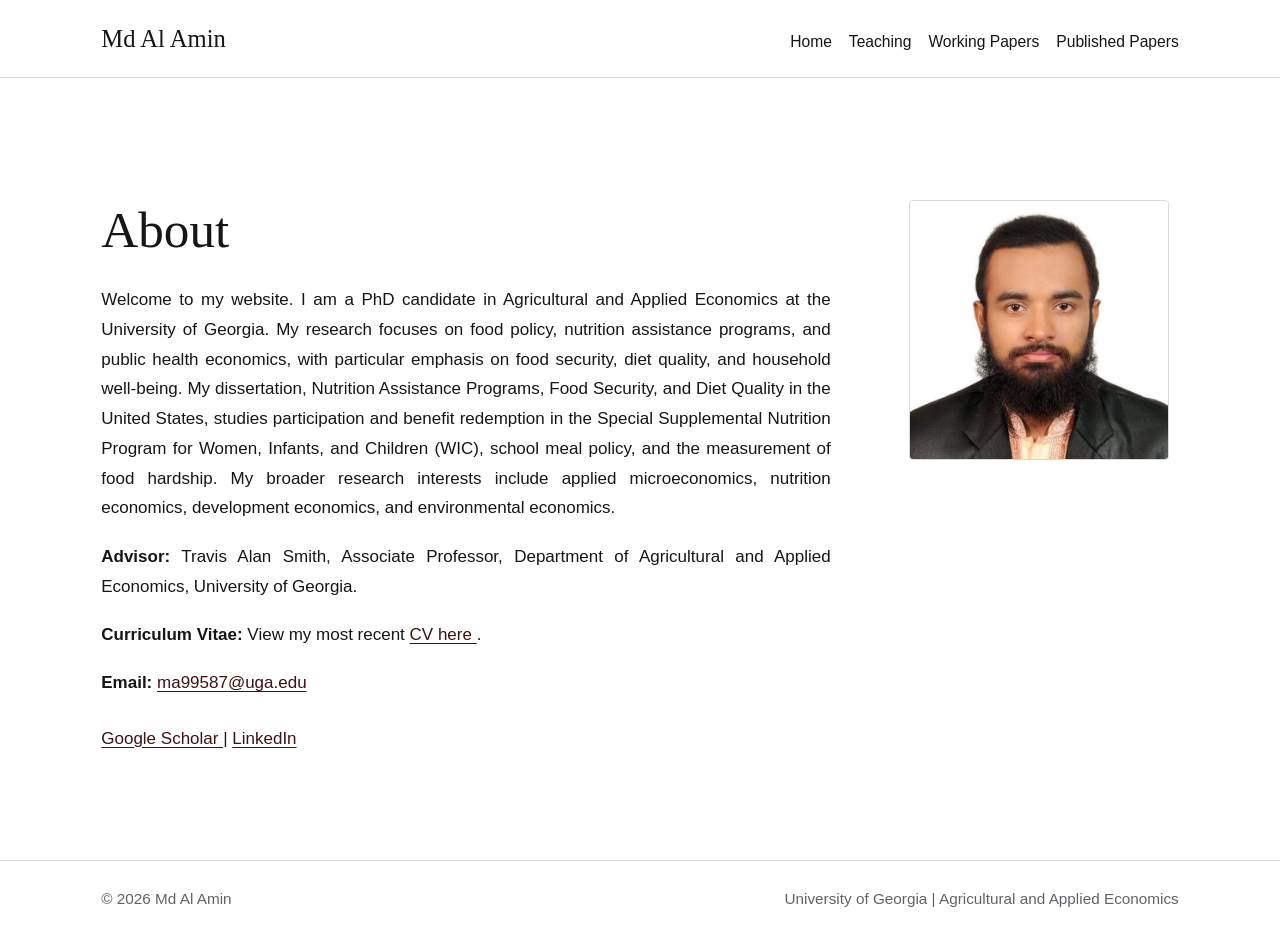
==== commit ce4e99e4: "index.html" ====
--- a/index.html
+++ b/index.html
@@ -6,12 +6,12 @@
   <meta name="viewport" content="width=device-width, initial-scale=1">
 
   <title>
-    Md Al Amin | PhD Student in Agricultural and Applied Economics
+    Md Al Amin | PhD Candidate in Agricultural and Applied Economics
   </title>
 
   <meta
     name="description"
-    content="Md Al Amin is a PhD student in Agricultural and Applied Economics at the University of Georgia. His research focuses on food policy, nutrition assistance, food security, diet quality, and public health economics."
+    content="Md Al Amin is a PhD candidate in Agricultural and Applied Economics at the University of Georgia. His research focuses on food policy, nutrition assistance, food security, diet quality, and public health economics."
   >
 
   <meta name="author" content="Md Al Amin">
@@ -62,7 +62,7 @@
         <h1>About</h1>
 
         <p>
-          Welcome to my website. I am a PhD student in Agricultural and
+          Welcome to my website. I am a PhD candidate in Agricultural and
           Applied Economics at the University of Georgia. My research focuses on food policy, nutrition assistance programs,
           and public health economics, with particular emphasis on food
           security, diet quality, and household well-being. My dissertation,
